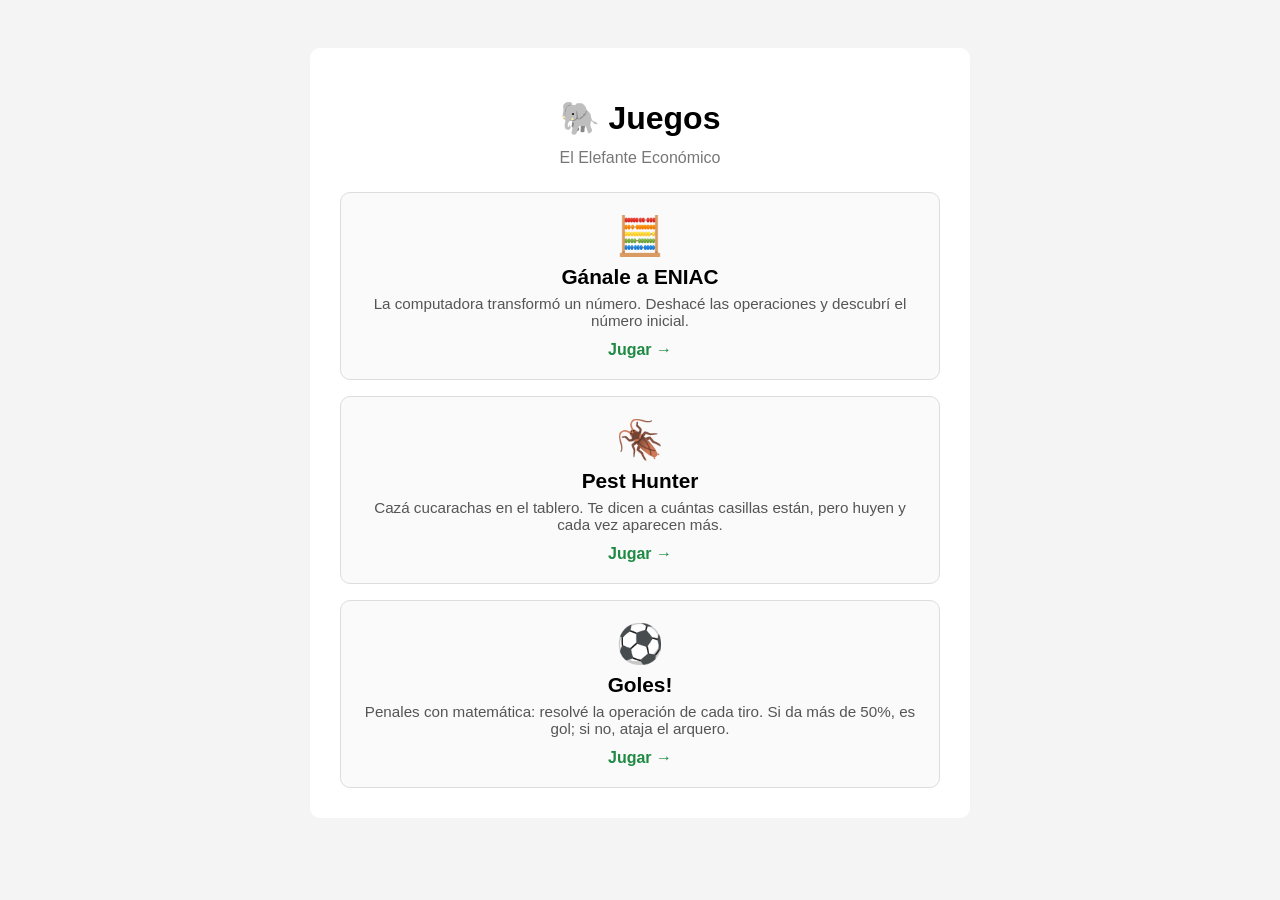
==== index.html @ a9da7d87 "Update game titles in index.html" ====
<!DOCTYPE html>
<html lang="es">
<head>
    <meta charset="UTF-8">
    <meta name="viewport" content="width=device-width, initial-scale=1.0">
    <title>Juegos · El Elefante Económico</title>

    <link rel="stylesheet" href="style.css">
</head>
<body>

<div class="contenedor">

    <h1>🐘 Juegos</h1>
    <p class="subtitulo">El Elefante Económico</p>

    <div class="juegos">

        <a class="tarjeta" href="ENIAC/">
            <span class="icono">🧮</span>
            <span class="titulo">Gánale a ENIAC</span>
            <span class="descripcion">
                La computadora transformó un número. Deshacé las operaciones
                y descubrí el número inicial.
            </span>
            <span class="entrar">Jugar →</span>
        </a>

        <a class="tarjeta" href="Pest Hunter/">
            <span class="icono">🪳</span>
            <span class="titulo">Pest Hunter</span>
            <span class="descripcion">
                Cazá cucarachas en el tablero. Te dicen a cuántas casillas están,
                pero huyen y cada vez aparecen más.
            </span>
            <span class="entrar">Jugar →</span>
        </a>

        <a class="tarjeta" href="Goles/">
            <span class="icono">⚽</span>
            <span class="titulo">Goles!</span>
            <span class="descripcion">
                Penales con matemática: resolvé la operación de cada tiro.
                Si da más de 50%, es gol; si no, ataja el arquero.
            </span>
            <span class="entrar">Jugar →</span>
        </a>

    </div>

</div>

</body>
</html>
---- style.css ----
body {
    font-family: Arial, sans-serif;
    background: #f4f4f4;
    text-align: center;
    padding: 40px 15px 0;
}

.contenedor {
    background: white;
    max-width: 600px;
    margin: auto;
    padding: 30px;
    border-radius: 10px;
}

.subtitulo {
    margin-top: -10px;
    color: #777;
}

.juegos {
    display: grid;
    gap: 16px;
    margin-top: 25px;
}

.tarjeta {
    display: flex;
    flex-direction: column;
    align-items: center;
    gap: 6px;
    padding: 20px;
    border: 1px solid #ddd;
    border-radius: 10px;
    background: #fafafa;
    color: inherit;
    text-decoration: none;
    transition: transform 0.15s, box-shadow 0.15s, border-color 0.15s;
}

.tarjeta:hover,
.tarjeta:focus-visible {
    transform: translateY(-3px);
    border-color: #33aa55;
    box-shadow: 0 6px 14px rgba(0, 0, 0, 0.12);
}

.icono {
    font-size: 2.4em;
}

.titulo {
    font-size: 1.3em;
    font-weight: bold;
}

.descripcion {
    color: #555;
    font-size: 0.95em;
}

.entrar {
    margin-top: 6px;
    font-weight: bold;
    color: #1f8a43;
}
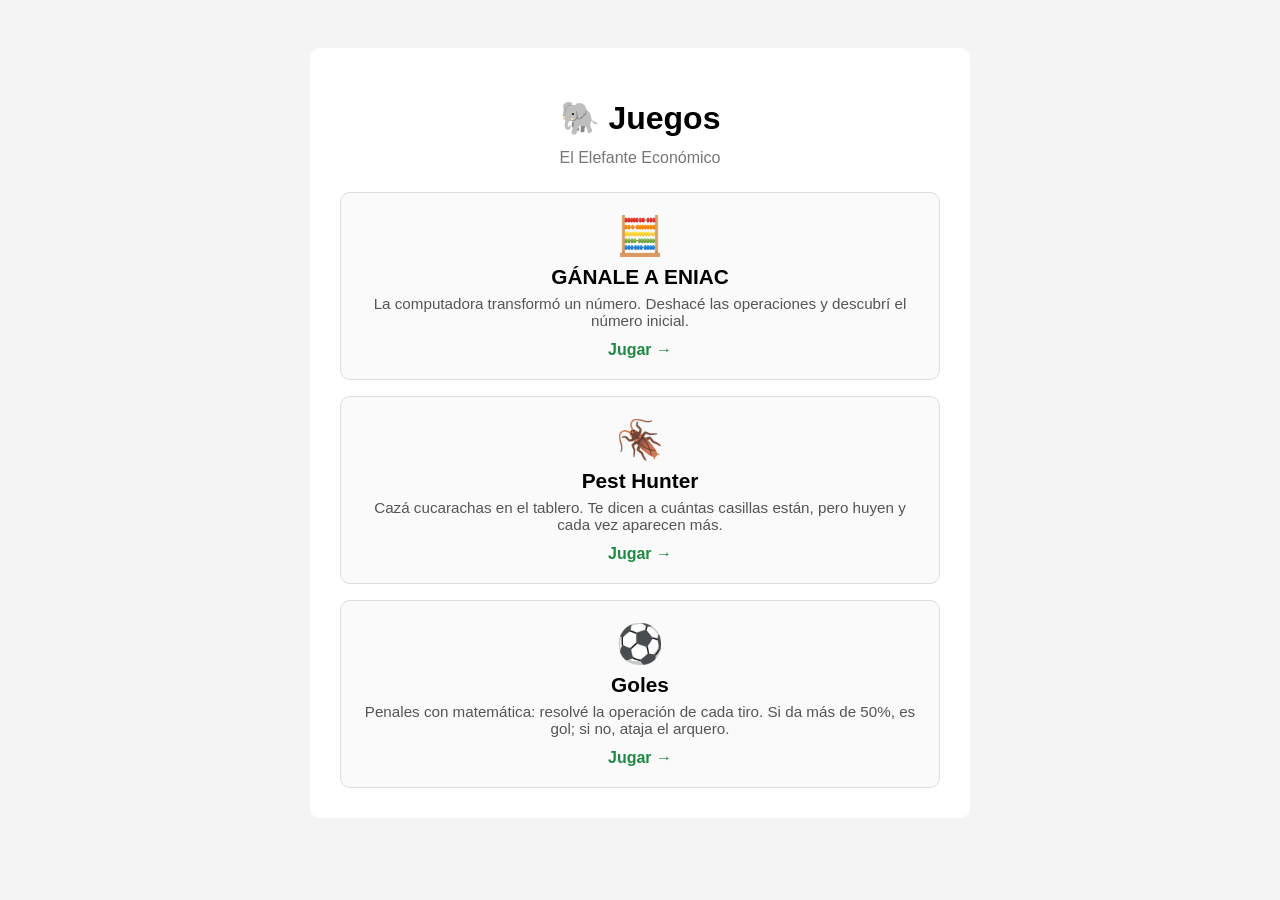
==== commit cd1bb01a: "Update game titles in index.html" ====
--- a/index.html
+++ b/index.html
@@ -18,7 +18,7 @@
 
         <a class="tarjeta" href="ENIAC/">
             <span class="icono">🧮</span>
-            <span class="titulo">Gánale a ENIAC</span>
+            <span class="titulo">GÁNALE A ENIAC</span>
             <span class="descripcion">
                 La computadora transformó un número. Deshacé las operaciones
                 y descubrí el número inicial.
@@ -38,7 +38,7 @@
 
         <a class="tarjeta" href="Goles/">
             <span class="icono">⚽</span>
-            <span class="titulo">Goles!</span>
+            <span class="titulo">Goles</span>
             <span class="descripcion">
                 Penales con matemática: resolvé la operación de cada tiro.
                 Si da más de 50%, es gol; si no, ataja el arquero.
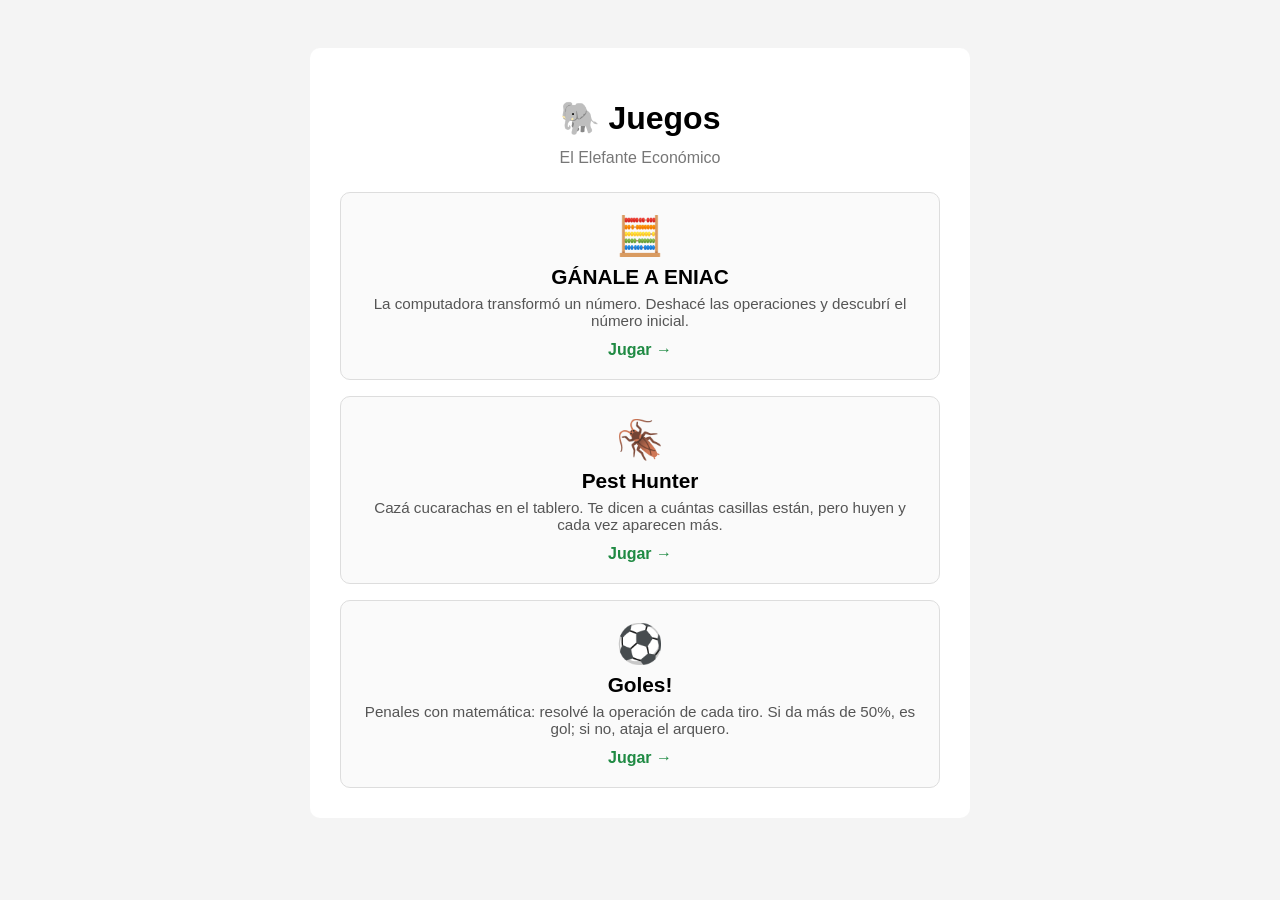
==== commit aa212f55: "Fix link and update title in index.html" ====
--- a/index.html
+++ b/index.html
@@ -36,9 +36,9 @@
             <span class="entrar">Jugar →</span>
         </a>
 
-        <a class="tarjeta" href="Goles/">
+        <a class="tarjeta" href="goles/">
             <span class="icono">⚽</span>
-            <span class="titulo">Goles</span>
+            <span class="titulo">Goles!</span>
             <span class="descripcion">
                 Penales con matemática: resolvé la operación de cada tiro.
                 Si da más de 50%, es gol; si no, ataja el arquero.
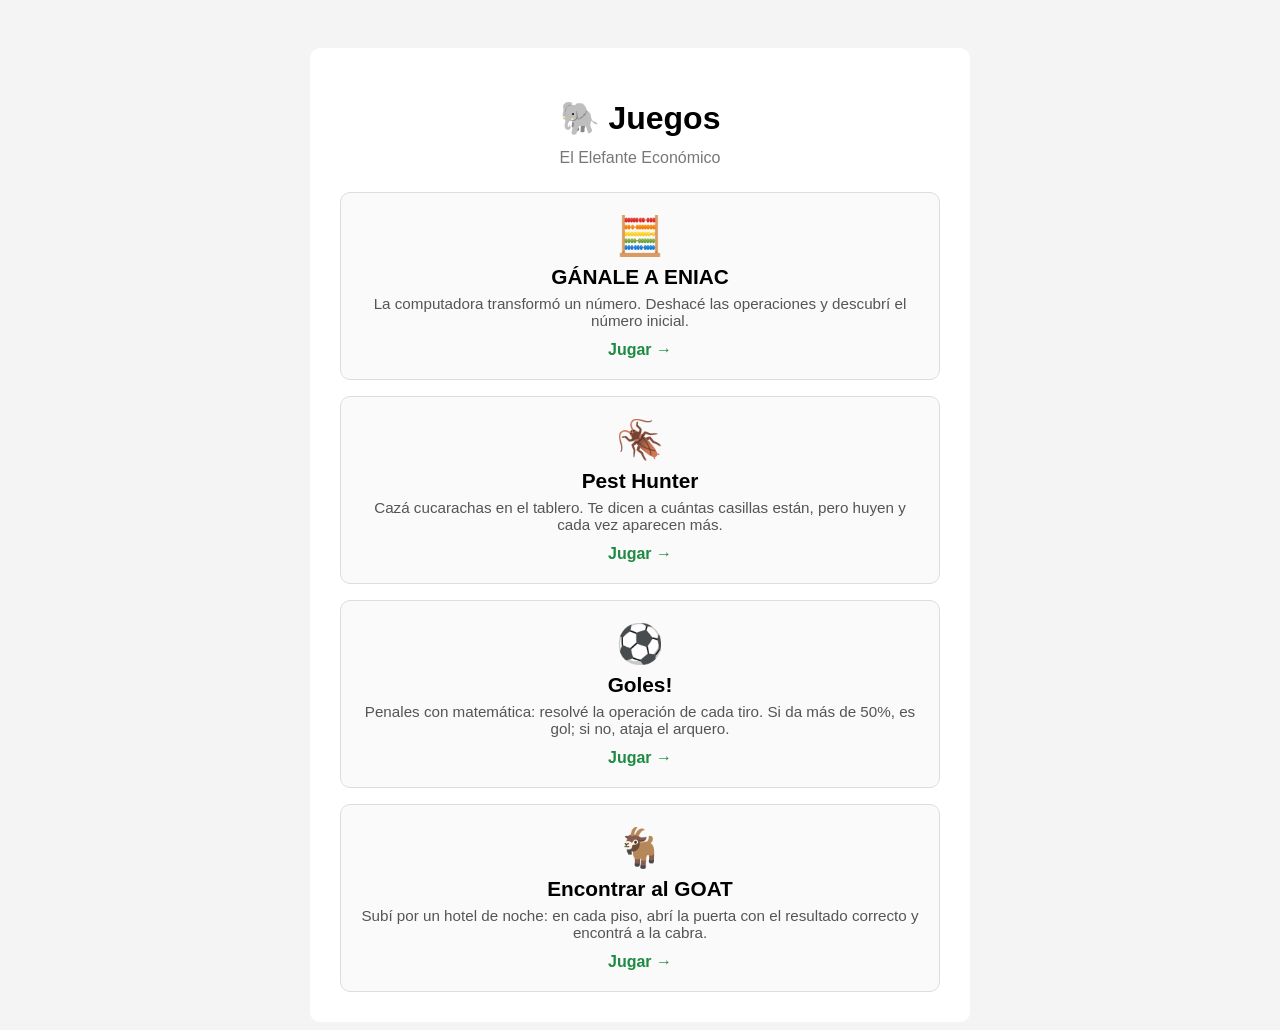
==== commit d6f22bf4: "Add game card for 'Encontrar al GOAT' Added a new game card for 'Encontrar al GOAT' with description" ====
--- a/index.html
+++ b/index.html
@@ -45,7 +45,16 @@
             </span>
             <span class="entrar">Jugar →</span>
         </a>
-
+<a class="tarjeta" href="goat/">
+            <span class="icono">🐐</span>
+            <span class="titulo">Encontrar al GOAT</span>
+            <span class="descripcion">
+                Subí por un hotel de noche: en cada piso, abrí la puerta con el
+                resultado correcto y encontrá a la cabra.
+            </span>
+            <span class="entrar">Jugar →</span>
+        </a>
+        
     </div>
 
 </div>
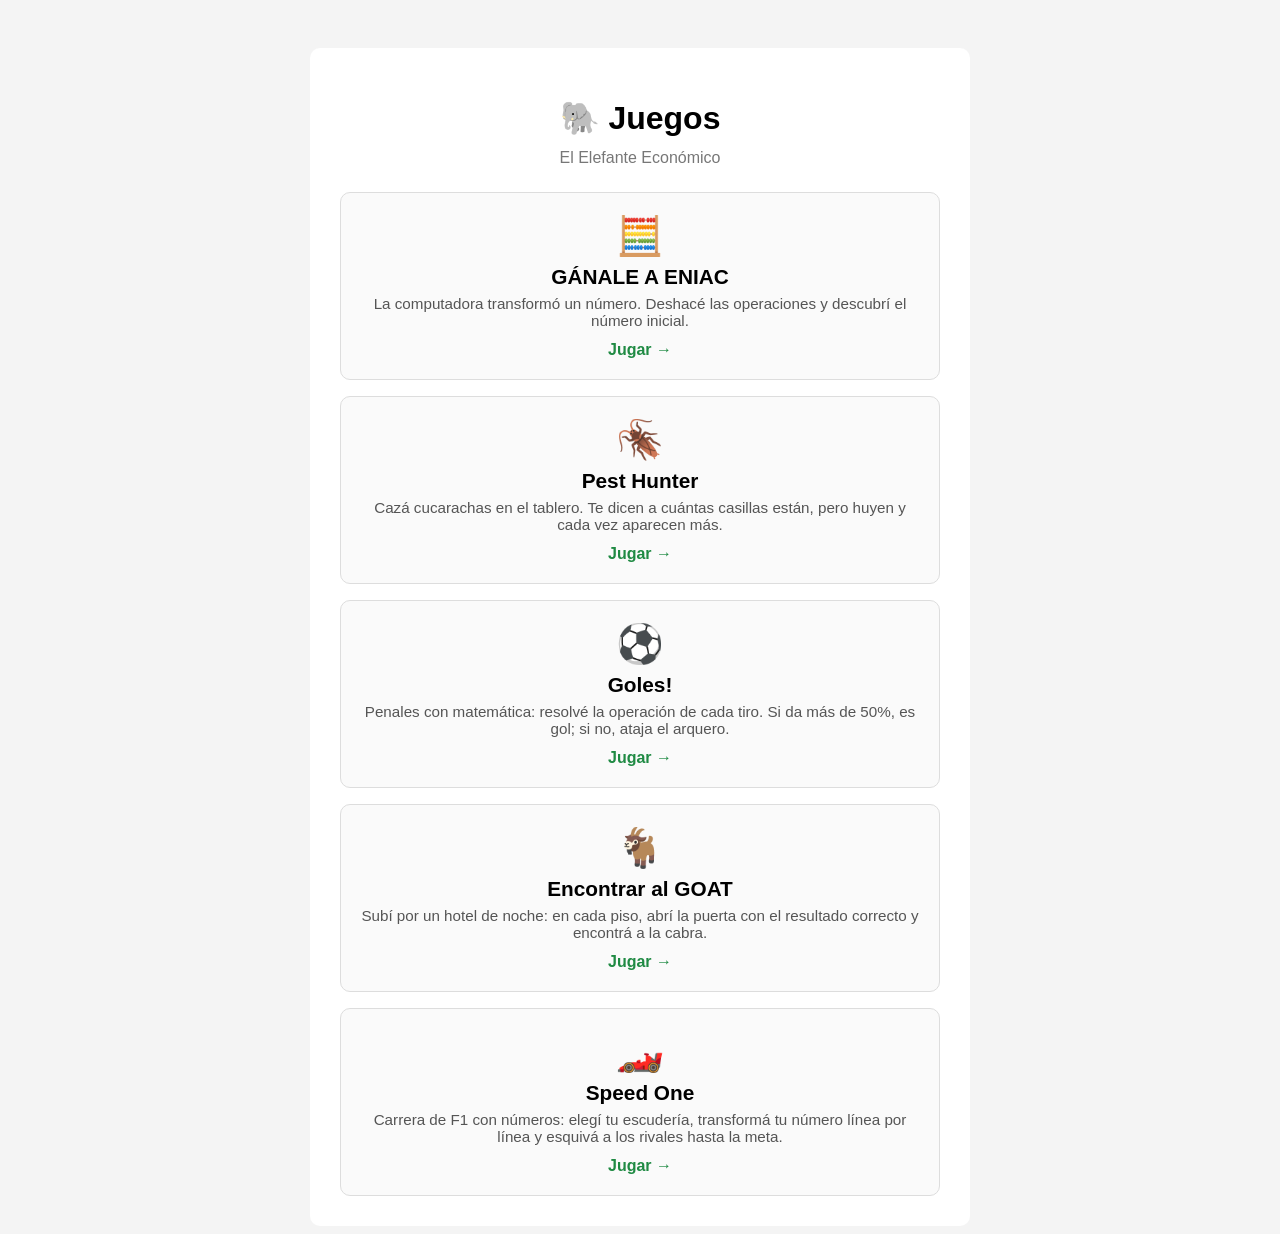
==== commit d41d931f: "Add 'Speed One' game link to index.html Added a new game link for 'Speed One' with description." ====
--- a/index.html
+++ b/index.html
@@ -54,7 +54,16 @@
             </span>
             <span class="entrar">Jugar →</span>
         </a>
-        
+        <a class="tarjeta" href="speed-one/">
+            <span class="icono">🏎️</span>
+            <span class="titulo">Speed One</span>
+            <span class="descripcion">
+                Carrera de F1 con números: elegí tu escudería, transformá tu número
+                línea por línea y esquivá a los rivales hasta la meta.
+            </span>
+            <span class="entrar">Jugar →</span>
+        </a>
+
     </div>
 
 </div>
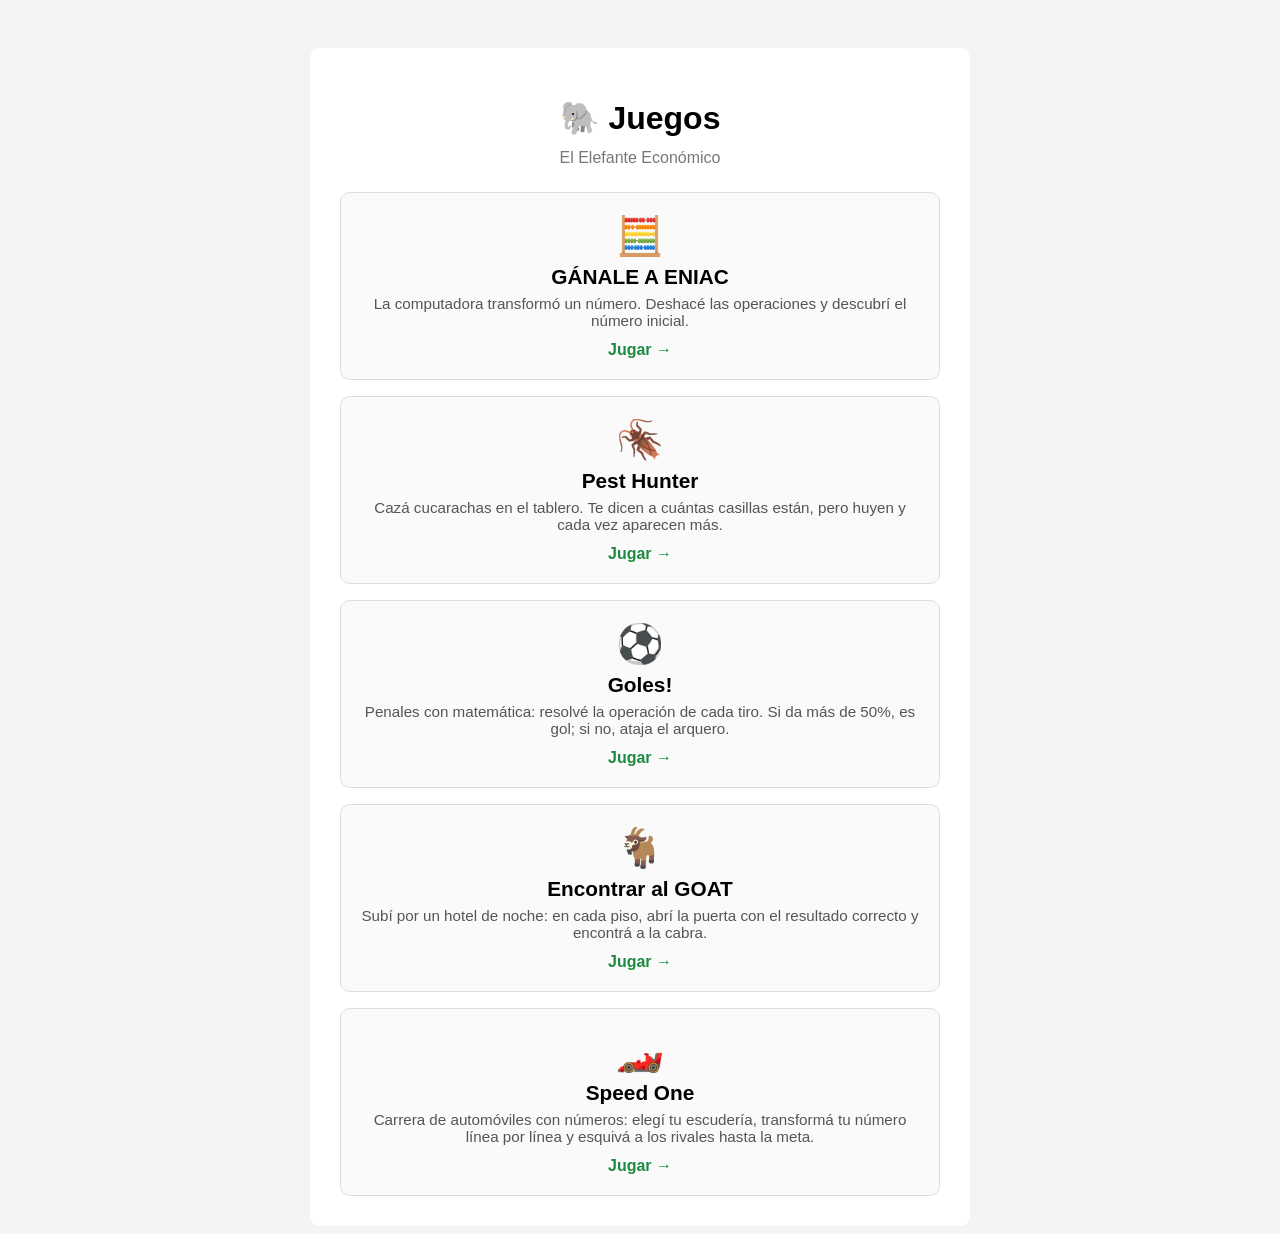
==== commit 84499f34: "Update game description in index.html" ====
--- a/index.html
+++ b/index.html
@@ -58,7 +58,7 @@
             <span class="icono">🏎️</span>
             <span class="titulo">Speed One</span>
             <span class="descripcion">
-                Carrera de F1 con números: elegí tu escudería, transformá tu número
+                Carrera de automóviles con números: elegí tu escudería, transformá tu número
                 línea por línea y esquivá a los rivales hasta la meta.
             </span>
             <span class="entrar">Jugar →</span>
